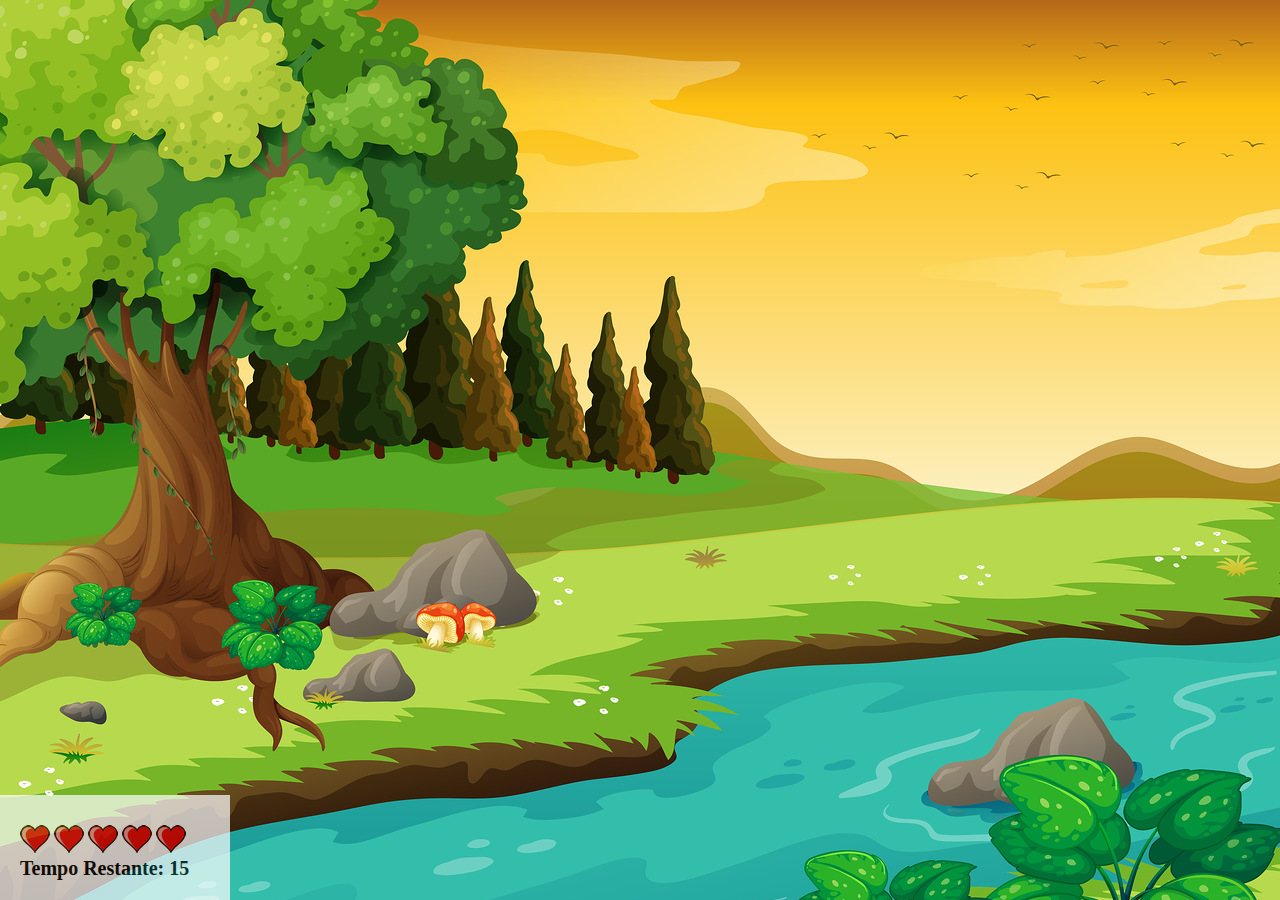
==== app.html @ f487292e "primeiro commit" ====
<!DOCTYPE html>
<html lang="en">
<head>
    <meta charset="UTF-8">
    <meta http-equiv="X-UA-Compatible" content="IE=edge">
    <meta name="viewport" content="width=device-width, initial-scale=1.0">
    <title>Mata Mosquito</title>
    <link rel="stylesheet" href="/css/style.css">
    <script src="js/script.js"></script>
</head>
<body onresize="ajustarTamanhoBrowser()">

    <div class="painel">
        <div class="vidas">
            <img id="v1" src="img/coracao_cheio.png" alt="coração vazio">
            <img id="v2" src="img/coracao_cheio.png" alt="coração vazio">
            <img id="v3" src="img/coracao_cheio.png" alt="coração vazio">
            <img id="v4" src="img/coracao_cheio.png" alt="coração vazio">
            <img id="v5" src="img/coracao_cheio.png" alt="coração vazio">
        </div>
        <div class="tempo">
            Tempo Restante: <span id="tempo"></span>
        </div>

    </div>




    <script>
        document.getElementById('tempo').innerHTML = tempo

        let criarMosca = setInterval(function() {
            posicaoRandom()
        },criarMoscaTempo)
    </script>
</body>
</html>
---- css/style.css ----
html{
    cursor: url(/img/mata_mosca.png) 30 30, auto;
}

body{
    background-image: url(../img/bg.jpg);
    background-repeat: no-repeat;
    background-size: 100vw;
}

.mosca1 {
width: 50px;
    height: 50px;
}
.mosca2 {
    width: 70px;
    height: 70px;
}
.mosca3 {
    width: 90px;
    height: 90px;
}

.ladoA{
    transform: scaleX(1);
    -webkit-transform: scaleX(1);
    -moz-transform: scaleX(1);
    -ms-transform: scaleX(1);
    -o-transform: scaleX(1);
}

.ladoB {
    transform: scaleX(-1);
    -webkit-transform: scaleX(-1);
    -moz-transform: scaleX(-1);
    -ms-transform: scaleX(-1);
    -o-transform: scaleX(-1);
}

.painel{
    position: absolute;
    width: 190px;
    padding: 20px;
    left: 0px;
    bottom: 0px;
    border-top: solid 10px white;
    background-color: white;
    opacity: 0.7;
}

.vidas{
    float: left;
}
.tempo{
    float: left;
    font-size: 20px;
    font-weight: bold;
}
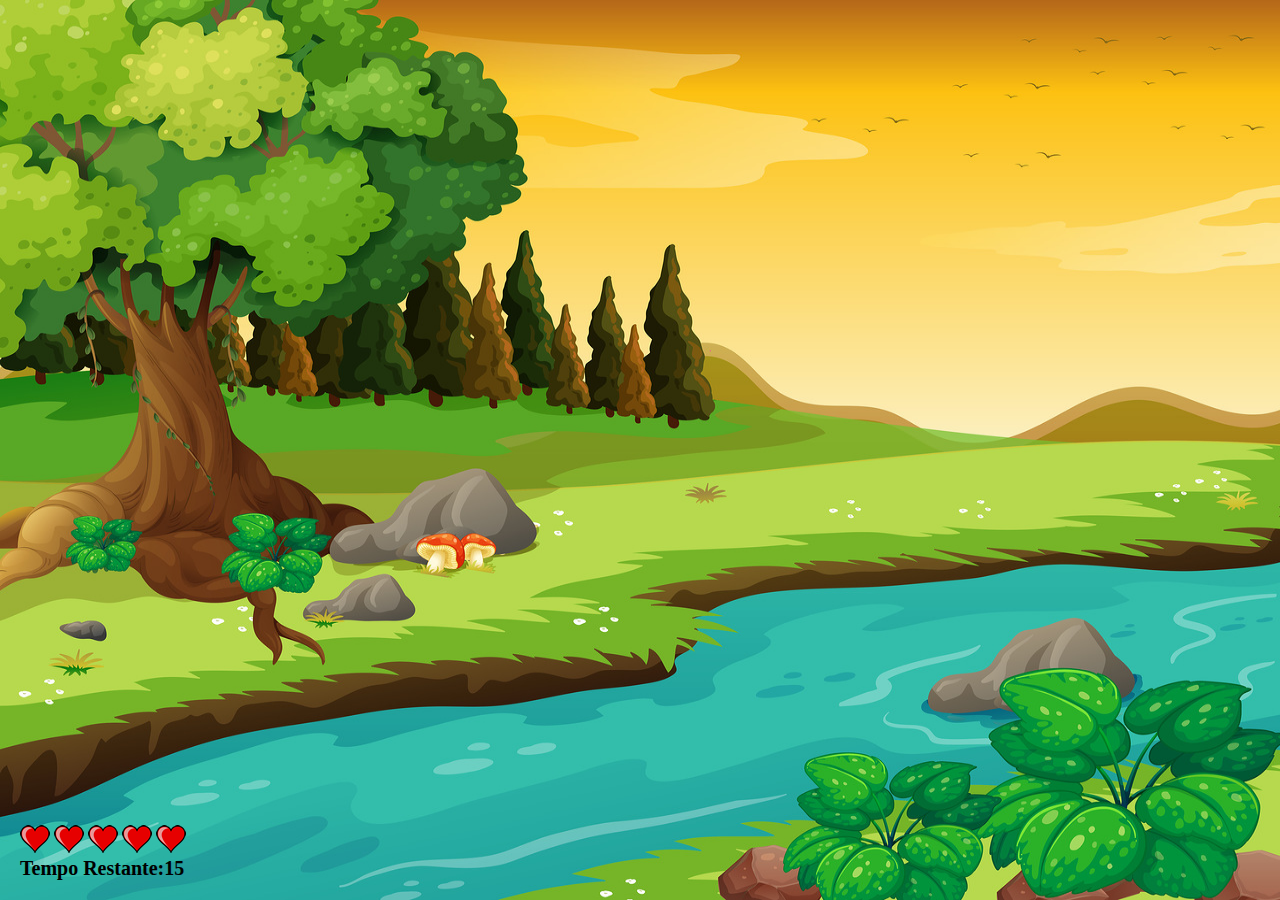
==== commit 262853ce: "lógica para responsividade" ====
--- a/app.html
+++ b/app.html
@@ -5,8 +5,8 @@
     <meta http-equiv="X-UA-Compatible" content="IE=edge">
     <meta name="viewport" content="width=device-width, initial-scale=1.0">
     <title>Mata Mosquito</title>
-    <link rel="stylesheet" href="/css/style.css">
-    <script src="js/script.js"></script>
+    <link rel="stylesheet" href="style.css">
+    <script src="script.js"></script>
 </head>
 <body onresize="ajustarTamanhoBrowser()">
 
@@ -19,7 +19,7 @@
             <img id="v5" src="img/coracao_cheio.png" alt="coração vazio">
         </div>
         <div class="tempo">
-            Tempo Restante: <span id="tempo"></span>
+            Tempo Restante:<span id="tempo"></span>
         </div>
 
     </div>
--- a/style.css
+++ b/style.css
@@ -0,0 +1,94 @@
+html{
+    cursor: url(img/mata_mosca.png) 30 30, auto;
+}
+
+body{
+    background: rgb(70, 223, 70) url(img/bg.png);
+    background-repeat: no-repeat;
+    background-size: cover;
+    background-size: 100vw 100vh;
+}
+
+.mosca1 {
+width: 50px;
+    height: 50px;
+}
+.mosca2 {
+    width: 70px;
+    height: 70px;
+}
+.mosca3 {
+    width: 90px;
+    height: 90px;
+}
+
+.ladoA{
+    transform: scaleX(1);
+    -webkit-transform: scaleX(1);
+    -moz-transform: scaleX(1);
+    -ms-transform: scaleX(1);
+    -o-transform: scaleX(1);
+}
+
+.ladoB {
+    transform: scaleX(-1);
+    -webkit-transform: scaleX(-1);
+    -moz-transform: scaleX(-1);
+    -ms-transform: scaleX(-1);
+    -o-transform: scaleX(-1);
+}
+
+.painel{
+    position: absolute;
+    width: 190px;
+    padding: 20px;
+    left: 0px;
+    bottom: 0px;
+}
+
+.vidas{
+    float: left;
+}
+.tempo{
+    float: left;
+    font-size: 20px;
+    font-weight: bold;
+}
+
+@media only screen and (max-width: 600px) and (max-height: 1000px) {
+    body {
+            background: url(img/bg.png);
+            background-repeat: no-repeat;
+            background-size: cover;
+            background-size: 1000px 1000px;
+            position: relative;
+            inset: 0;
+            top: 13rem;
+            left: 0;
+            right: 100px;
+        }
+        #tema img{
+            min-width: 200px;
+            width: 50%;
+            height: 50%;
+        }
+        .painel {
+            display: grid;
+            position: fixed;
+            width: 190px;
+            padding: 20px;
+            padding-right: 5px;
+            left: -10px;
+            bottom: 5px;
+        }
+
+        .vidas {
+            float: left;
+        }
+
+        .tempo {
+            float: left;
+            font-size: 20px;
+            font-weight: bold;
+        }
+}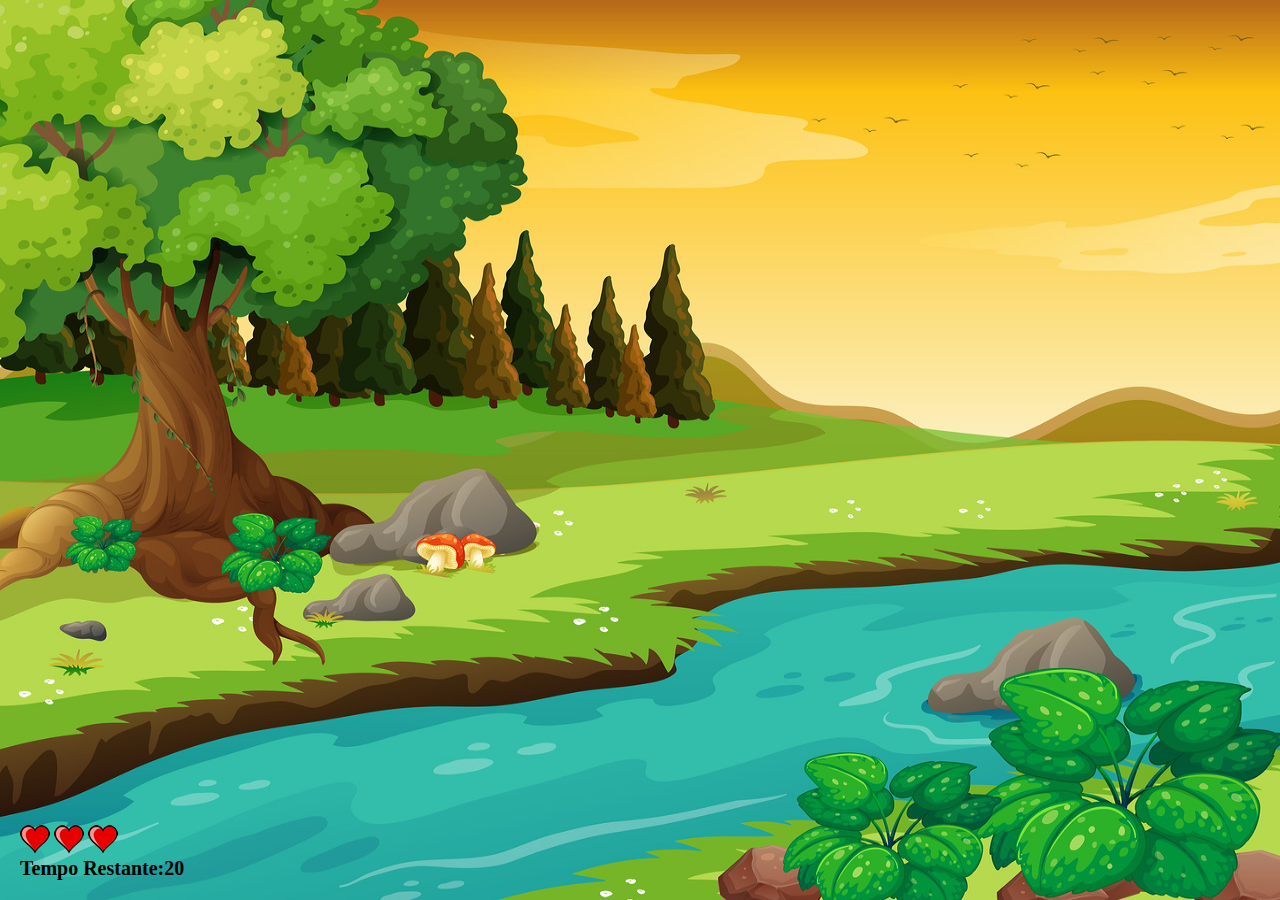
==== commit 9be9855f: "Aumento na dificuldade" ====
--- a/app.html
+++ b/app.html
@@ -15,8 +15,6 @@
             <img id="v1" src="img/coracao_cheio.png" alt="coração vazio">
             <img id="v2" src="img/coracao_cheio.png" alt="coração vazio">
             <img id="v3" src="img/coracao_cheio.png" alt="coração vazio">
-            <img id="v4" src="img/coracao_cheio.png" alt="coração vazio">
-            <img id="v5" src="img/coracao_cheio.png" alt="coração vazio">
         </div>
         <div class="tempo">
             Tempo Restante:<span id="tempo"></span>
--- a/style.css
+++ b/style.css
@@ -10,12 +10,12 @@
 }
 
 .mosca1 {
-width: 50px;
-    height: 50px;
+    width: 40px;
+    height: 40px;
 }
 .mosca2 {
-    width: 70px;
-    height: 70px;
+    width: 50px;
+    height: 50px;
 }
 .mosca3 {
     width: 90px;
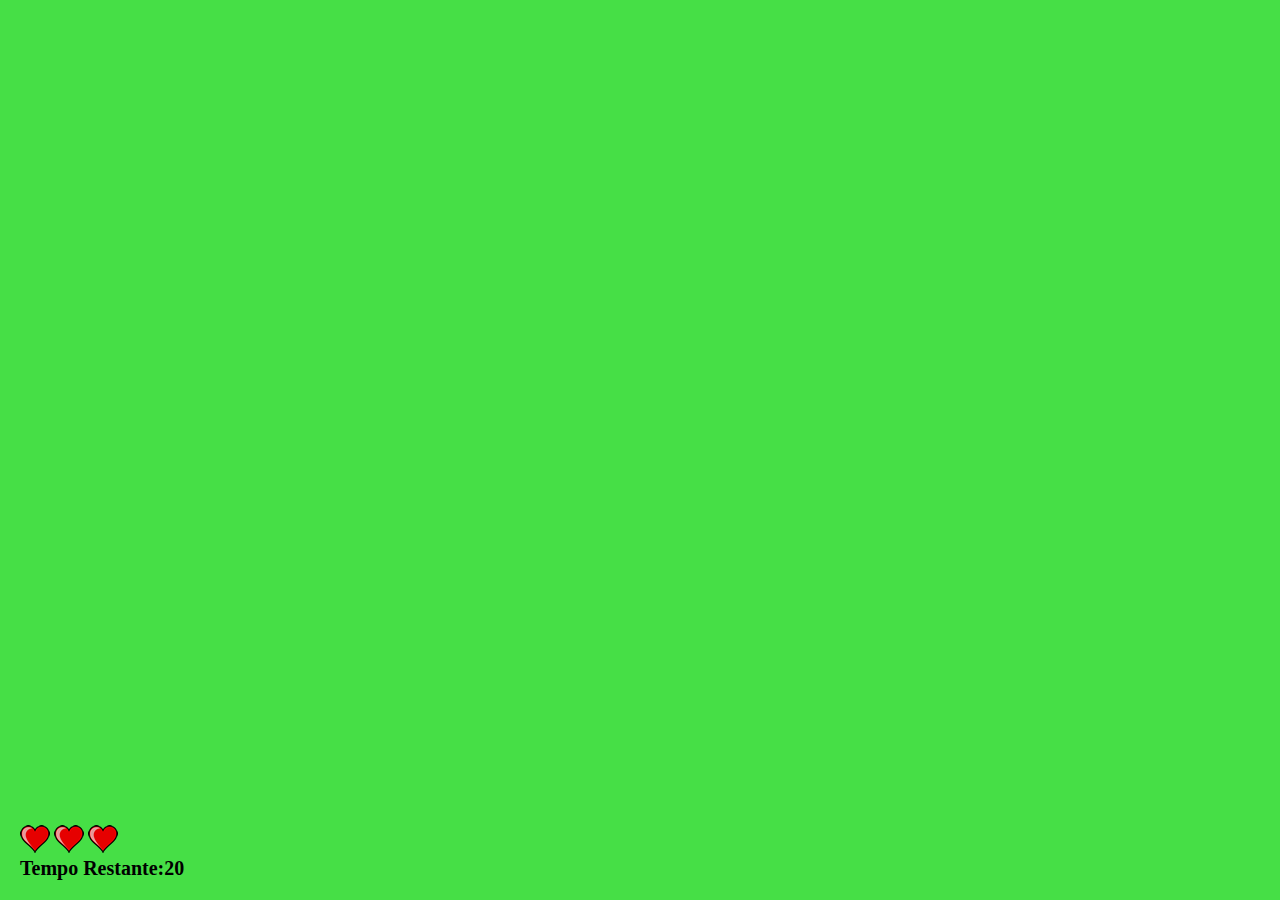
==== commit 81d4a851: "pastas" ====
--- a/app.html
+++ b/app.html
@@ -5,8 +5,8 @@
     <meta http-equiv="X-UA-Compatible" content="IE=edge">
     <meta name="viewport" content="width=device-width, initial-scale=1.0">
     <title>Mata Mosquito</title>
-    <link rel="stylesheet" href="style.css">
-    <script src="script.js"></script>
+    <link rel="stylesheet" href="css/style.css">
+    <script src="js/script.js"></script>
 </head>
 <body onresize="ajustarTamanhoBrowser()">
 
--- a/css/style.css
+++ b/css/style.css
@@ -0,0 +1,94 @@
+html{
+    cursor: url(img/mata_mosca.png) 30 30, auto;
+}
+
+body{
+    background: rgb(70, 223, 70) url(img/bg.png);
+    background-repeat: no-repeat;
+    background-size: cover;
+    background-size: 100vw 100vh;
+}
+
+.mosca1 {
+    width: 40px;
+    height: 40px;
+}
+.mosca2 {
+    width: 50px;
+    height: 50px;
+}
+.mosca3 {
+    width: 90px;
+    height: 90px;
+}
+
+.ladoA{
+    transform: scaleX(1);
+    -webkit-transform: scaleX(1);
+    -moz-transform: scaleX(1);
+    -ms-transform: scaleX(1);
+    -o-transform: scaleX(1);
+}
+
+.ladoB {
+    transform: scaleX(-1);
+    -webkit-transform: scaleX(-1);
+    -moz-transform: scaleX(-1);
+    -ms-transform: scaleX(-1);
+    -o-transform: scaleX(-1);
+}
+
+.painel{
+    position: absolute;
+    width: 190px;
+    padding: 20px;
+    left: 0px;
+    bottom: 0px;
+}
+
+.vidas{
+    float: left;
+}
+.tempo{
+    float: left;
+    font-size: 20px;
+    font-weight: bold;
+}
+
+@media only screen and (max-width: 600px) and (max-height: 1000px) {
+    body {
+            background: url(img/bg.png);
+            background-repeat: no-repeat;
+            background-size: cover;
+            background-size: 1000px 1000px;
+            position: relative;
+            inset: 0;
+            top: 13rem;
+            left: 0;
+            right: 100px;
+        }
+        #tema img{
+            min-width: 200px;
+            width: 50%;
+            height: 50%;
+        }
+        .painel {
+            display: grid;
+            position: fixed;
+            width: 190px;
+            padding: 20px;
+            padding-right: 5px;
+            left: -10px;
+            bottom: 5px;
+        }
+
+        .vidas {
+            float: left;
+        }
+
+        .tempo {
+            float: left;
+            font-size: 20px;
+            font-weight: bold;
+        }
+}